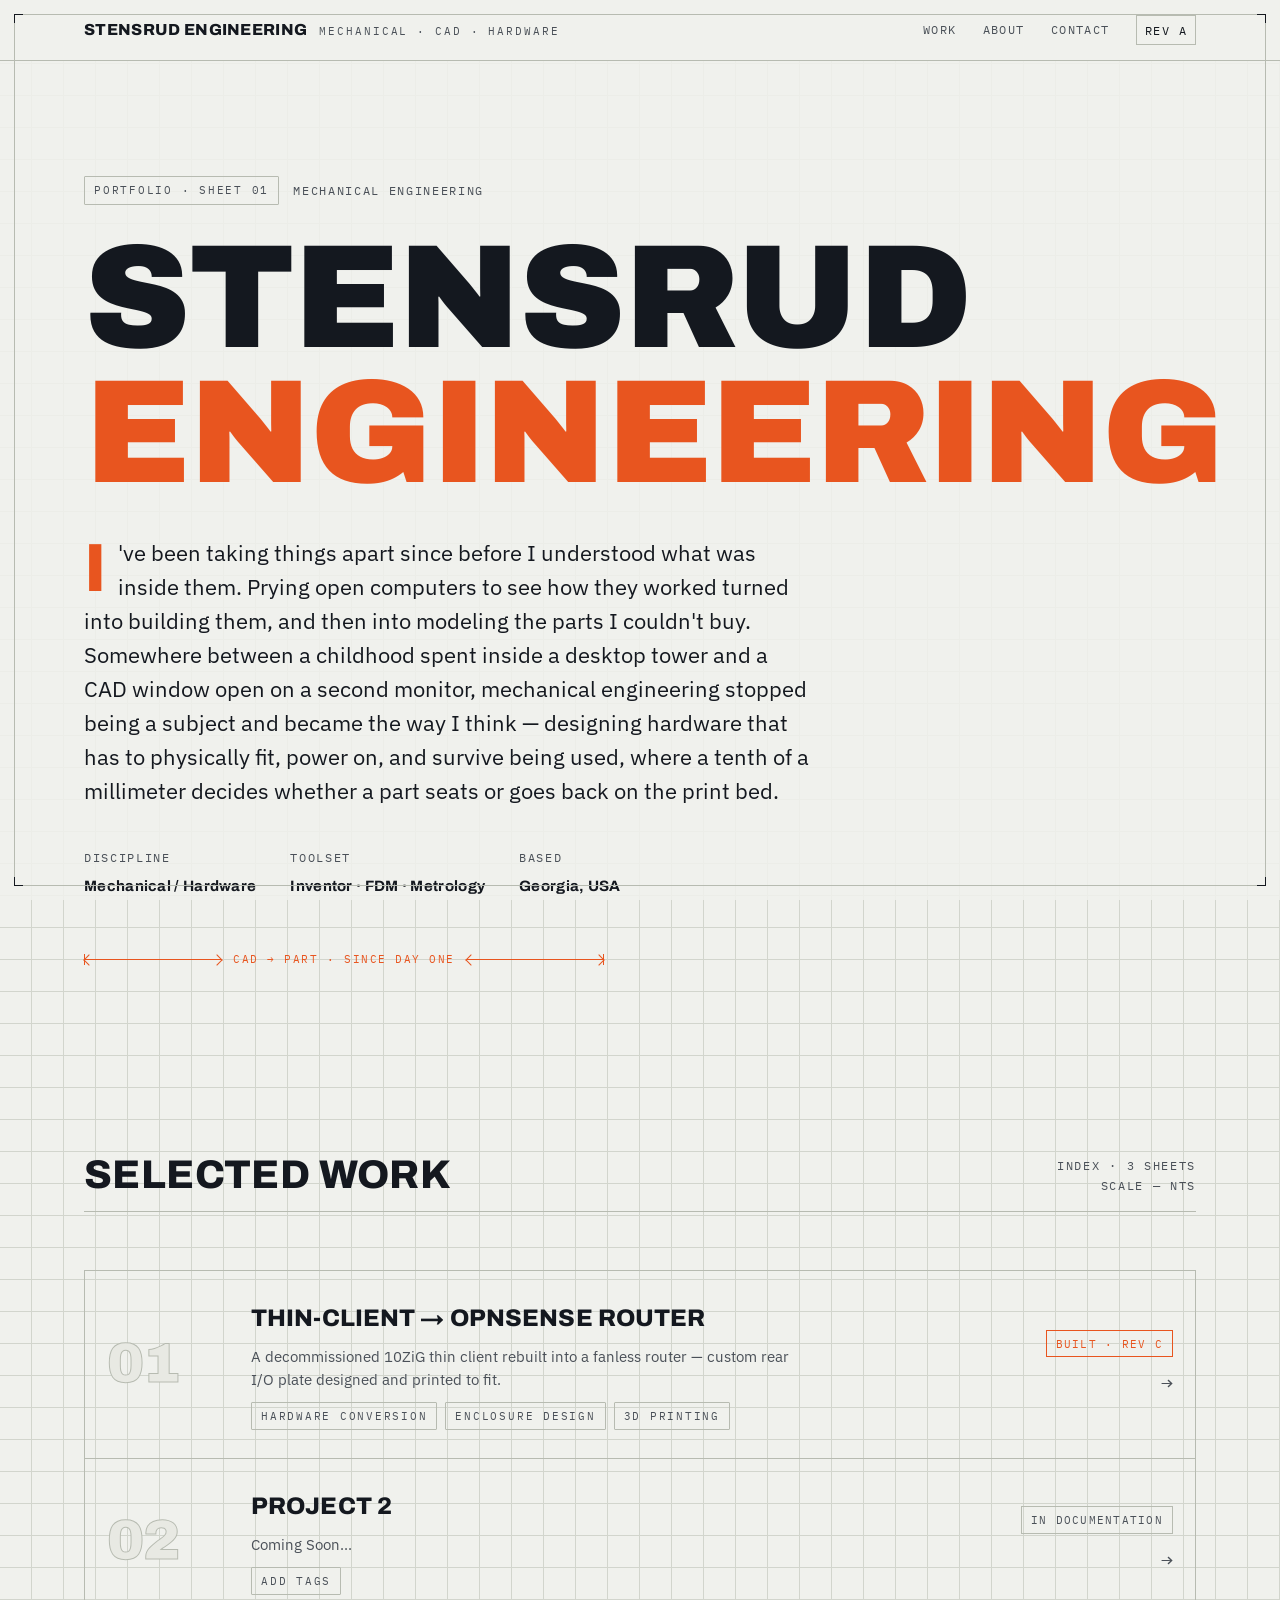
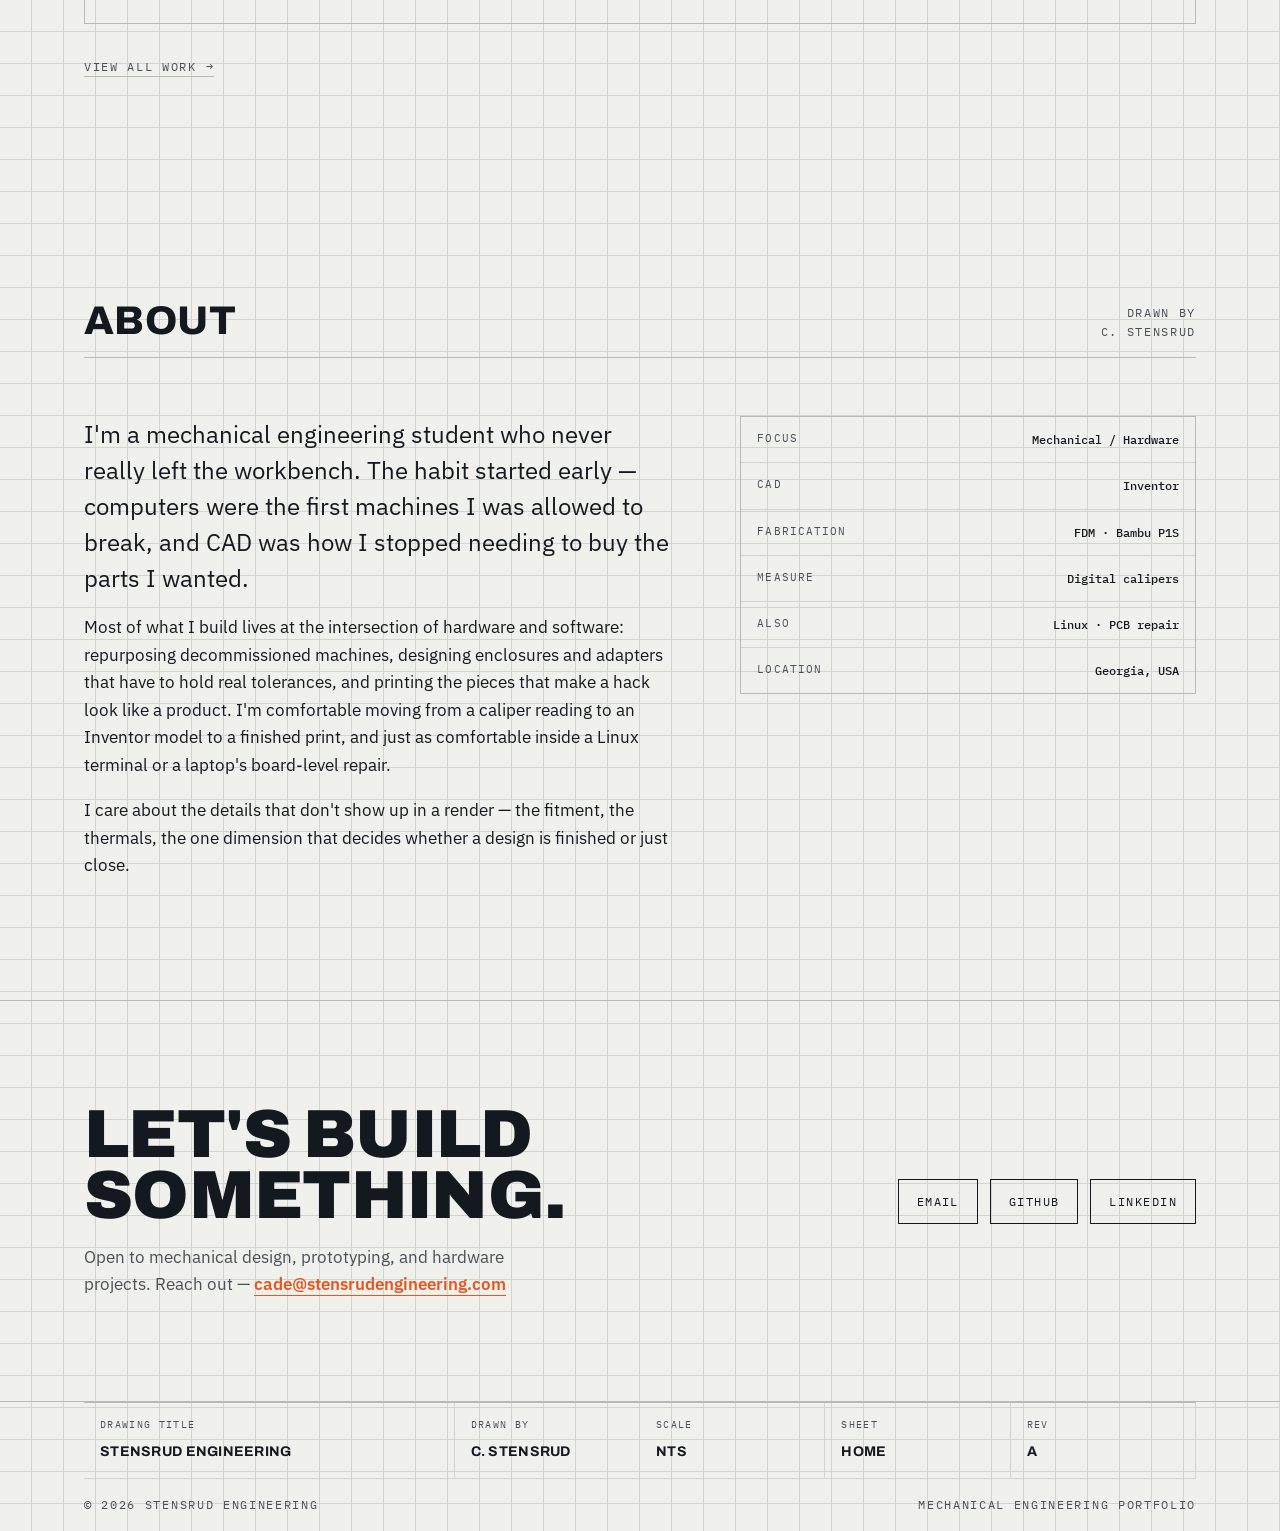
==== index.html @ ad029bf9 "Update CAD references from OpenSCAD to Inventor" ====
<!DOCTYPE html>
<html lang="en">
<!--
  ============================================================================
  STENSRUD ENGINEERING — Home
  ----------------------------------------------------------------------------
  SITE MAP
    index.html                          <- this file
    work.html                           <- index of all projects
    projects/thin-client-router.html    <- project 01 detail page
    projects/_template.html             <- copy this to add a new project
    styles.css                          <- shared design system, edit once

  ADDING A NEW PROJECT
    1. Duplicate projects/_template.html, rename it (e.g. jackson-guitar-mod.html)
    2. Fill in its content and photos
    3. Add one card for it in work.html's <div class="proj-list">
    That's the whole process — no other file needs to change.

  FRAMER
    Same notes as before: paste each page's <body> content into a Framer page,
    or use one Embed component per page. Add Archivo / IBM Plex Sans /
    IBM Plex Mono in Framer's font settings to match styles.css exactly.
  ============================================================================
-->
<head>
<meta charset="UTF-8" />
<meta name="viewport" content="width=device-width, initial-scale=1.0" />
<title>Stensrud Engineering — Mechanical Engineering Portfolio</title>
<link rel="preconnect" href="https://fonts.googleapis.com">
<link rel="preconnect" href="https://fonts.gstatic.com" crossorigin>
<link href="https://fonts.googleapis.com/css2?family=Archivo:wght@500;600;700;800;900&family=IBM+Plex+Mono:wght@400;500;600&family=IBM+Plex+Sans:wght@400;500;600&display=swap" rel="stylesheet">
<link rel="stylesheet" href="styles.css">
</head>
<body>

<div class="sheet-frame" aria-hidden="true"><span class="tl"></span><span class="tr"></span><span class="bl"></span><span class="br"></span></div>

<!-- ================= NAV ================= -->
<header class="nav">
  <div class="wrap nav-in">
    <a class="wordmark" href="index.html">
      <b>Stensrud Engineering</b>
      <span class="sub">Mechanical · CAD · Hardware</span>
    </a>
    <nav class="links">
      <a href="work.html">Work</a>
      <a href="index.html#about">About</a>
      <a href="index.html#contact">Contact</a>
      <a class="rev" href="index.html">Rev A</a>
    </nav>
  </div>
</header>

<!-- ================= HERO ================= -->
<div class="hero">
  <div class="wrap">
    <div class="eyebrow">
      <span class="tag">Portfolio · Sheet 01</span>
      <span class="mono">Mechanical Engineering</span>
    </div>
    <h1 class="hero-name">Stensrud<span class="l2">Engineering</span></h1>

    <p class="hero-lead">
      <span class="drop">I</span>'ve been taking things apart since before I understood what was inside them. Prying open computers to see how they worked turned into building them, and then into modeling the parts I couldn't buy. Somewhere between a childhood spent inside a desktop tower and a CAD window open on a second monitor, mechanical engineering stopped being a subject and became the way I think — designing hardware that has to physically fit, power on, and survive being used, where a tenth of a millimeter decides whether a part seats or goes back on the print bed.
    </p>

    <div class="hero-meta">
      <div><span class="mono">Discipline</span><b>Mechanical / Hardware</b></div>
      <div><span class="mono">Toolset</span><b>Inventor · FDM · Metrology</b></div>
      <div><span class="mono">Based</span><b>Georgia, USA</b></div>
    </div>

    <div class="hero-dim" aria-hidden="true">
      <div class="dim">
        <span class="cap"></span>
        <span class="rule arrow-l arrow-r"></span>
        <span class="val">CAD → PART · SINCE DAY ONE</span>
        <span class="rule arrow-l arrow-r"></span>
        <span class="cap"></span>
      </div>
    </div>
  </div>
</div>

<!-- ================= WORK TEASER ================= -->
<section>
  <div class="wrap">
    <div class="sec-head reveal">
      <h2>Selected Work</h2>
      <div class="idx">INDEX · 3 SHEETS<br>SCALE — NTS</div>
    </div>

    <div class="proj-list reveal">
      <a class="proj-card" href="thin-client-router.html">
        <div class="card-no">01</div>
        <div class="card-body">
          <h3>Thin-Client → OPNsense Router</h3>
          <p>A decommissioned 10ZiG thin client rebuilt into a fanless router — custom rear I/O plate designed and printed to fit.</p>
          <div class="card-tags">
            <span class="tag">Hardware conversion</span>
            <span class="tag">Enclosure design</span>
            <span class="tag">3D printing</span>
          </div>
        </div>
        <div class="card-right">
          <span class="card-status">Built · Rev C</span>
          <span class="card-arrow">→</span>
        </div>
      </a>

      <a class="proj-card" href="work.html#project-02">
        <div class="card-no">02</div>
        <div class="card-body">
          <h3>Project 2</h3>
          <p>Coming Soon...</p>
          <div class="card-tags">
            <span class="tag">Add tags</span>
          </div>
        </div>
        <div class="card-right">
          <span class="card-status wip">In documentation</span>
          <span class="card-arrow">→</span>
        </div>
      </a>
    </div>

    <p style="margin-top:28px;"><a href="work.html" class="mono" style="border-bottom:1px solid var(--line-strong);padding-bottom:2px;">View all work →</a></p>
  </div>
</section>

<!-- ================= ABOUT ================= -->
<section id="about">
  <div class="wrap">
    <div class="sec-head reveal">
      <h2>About</h2>
      <div class="idx">DRAWN BY<br>C. STENSRUD</div>
    </div>
    <div class="about-grid reveal">
      <div>
        <p>I'm a mechanical engineering student who never really left the workbench. The habit started early — computers were the first machines I was allowed to break, and CAD was how I stopped needing to buy the parts I wanted.</p>
        <p>Most of what I build lives at the intersection of hardware and software: repurposing decommissioned machines, designing enclosures and adapters that have to hold real tolerances, and printing the pieces that make a hack look like a product. I'm comfortable moving from a caliper reading to an Inventor model to a finished print, and just as comfortable inside a Linux terminal or a laptop's board-level repair.</p>
        <p>I care about the details that don't show up in a render — the fitment, the thermals, the one dimension that decides whether a design is finished or just close.</p>
      </div>
      <div class="facts">
        <div class="row"><span class="k">Focus</span><span class="v">Mechanical / Hardware</span></div>
        <div class="row"><span class="k">CAD</span><span class="v">Inventor</span></div>
        <div class="row"><span class="k">Fabrication</span><span class="v">FDM · Bambu P1S</span></div>
        <div class="row"><span class="k">Measure</span><span class="v">Digital calipers</span></div>
        <div class="row"><span class="k">Also</span><span class="v">Linux · PCB repair</span></div>
        <div class="row"><span class="k">Location</span><span class="v">Georgia, USA</span></div>
      </div>
    </div>
  </div>
</section>

<!-- ================= CONTACT ================= -->
<section id="contact" class="contact">
  <div class="wrap contact-in reveal">
    <div>
      <h2>Let's build<br>something.</h2>
      <p style="margin:18px 0 0;max-width:44ch;color:var(--ink-soft);">Open to mechanical design, prototyping, and hardware projects. Reach out — <a class="mail" href="mailto:cade@stensrudengineering.com">cade@stensrudengineering.com</a></p>
    </div>
    <div class="cbtns">
      <a class="cbtn" href="mailto:cade@stensrudengineering.com">Email</a>
      <a class="cbtn" href="https://github.com/canonicallycade">GitHub</a>
      <a class="cbtn" href="https://www.linkedin.com/in/cade-stensrud/">LinkedIn</a>
    </div>
  </div>
</section>

<!-- ================= FOOTER TITLE BLOCK ================= -->
<footer>
  <div class="wrap" style="padding-top:0;padding-bottom:0;">
    <div class="titleblock">
      <div class="tb big"><span class="k">Drawing Title</span><span class="v">Stensrud Engineering</span></div>
      <div class="tb"><span class="k">Drawn By</span><span class="v">C. Stensrud</span></div>
      <div class="tb"><span class="k">Scale</span><span class="v">NTS</span></div>
      <div class="tb"><span class="k">Sheet</span><span class="v">Home</span></div>
      <div class="tb"><span class="k">Rev</span><span class="v">A</span></div>
    </div>
    <div style="display:flex;justify-content:space-between;flex-wrap:wrap;gap:12px;padding:16px 0;">
      <span class="mono">© <span id="yr"></span> Stensrud Engineering</span>
      <span class="mono">Mechanical Engineering Portfolio</span>
    </div>
  </div>
</footer>

<script>
  document.getElementById('yr').textContent = new Date().getFullYear();
  const io = new IntersectionObserver((entries)=>{
    entries.forEach(e=>{ if(e.isIntersecting){ e.target.classList.add('in'); io.unobserve(e.target);} });
  },{threshold:.12});
  document.querySelectorAll('.reveal').forEach(el=>io.observe(el));
</script>
</body>
</html>
---- styles.css ----
/* ============================================================================
   STENSRUD ENGINEERING — shared stylesheet
   Used by index.html, work.html, and every page in /projects/
   Edit tokens in :root to restyle the whole site at once.
   ============================================================================ */

:root{
  --paper:#F0F1ED;
  --paper-2:#E8E9E3;
  --ink:#14181F;
  --ink-soft:#4A5058;
  --line:#D2D5CD;
  --line-strong:#B7BBB1;
  --accent:#E8551F;      /* machined / cutting-torch orange */
  --steel:#3E5C73;       /* muted technical blue, reserved for future use */
  --font-display:'Archivo', sans-serif;
  --font-body:'IBM Plex Sans', sans-serif;
  --font-mono:'IBM Plex Mono', monospace;
  --maxw:1240px;
  --gutter:clamp(20px, 5vw, 64px);
}

*{box-sizing:border-box;}
html{scroll-behavior:smooth;}
body{
  margin:0;
  background:var(--paper);
  color:var(--ink);
  font-family:var(--font-body);
  font-size:17px;
  line-height:1.6;
  -webkit-font-smoothing:antialiased;
  background-image:
    linear-gradient(var(--line) 1px, transparent 1px),
    linear-gradient(90deg, var(--line) 1px, transparent 1px);
  background-size:32px 32px;
  background-position:-1px -1px;
}
body::before{
  content:"";position:fixed;inset:0;background:var(--paper);opacity:.86;z-index:-1;pointer-events:none;
}

::selection{background:var(--accent);color:#fff;}
a{color:inherit;text-decoration:none;}

/* ---- sheet border frame ---- */
.sheet-frame{position:fixed;inset:14px;border:1px solid var(--line-strong);pointer-events:none;z-index:40;}
.sheet-frame span{position:absolute;width:9px;height:9px;border:1px solid var(--ink);}
.sheet-frame .tl{top:-1px;left:-1px;border-right:0;border-bottom:0;}
.sheet-frame .tr{top:-1px;right:-1px;border-left:0;border-bottom:0;}
.sheet-frame .bl{bottom:-1px;left:-1px;border-right:0;border-top:0;}
.sheet-frame .br{bottom:-1px;right:-1px;border-left:0;border-top:0;}

.wrap{max-width:var(--maxw);margin:0 auto;padding:0 var(--gutter);}

.mono{font-family:var(--font-mono);font-size:12px;letter-spacing:.14em;text-transform:uppercase;color:var(--ink-soft);}
.tag{display:inline-block;font-family:var(--font-mono);font-size:11px;letter-spacing:.16em;text-transform:uppercase;color:var(--ink-soft);border:1px solid var(--line-strong);padding:5px 9px 4px;border-radius:1px;}

/* ================= NAV ================= */
header.nav{position:sticky;top:0;z-index:30;background:rgba(240,241,237,.86);backdrop-filter:blur(6px);border-bottom:1px solid var(--line-strong);}
.nav-in{display:flex;align-items:center;justify-content:space-between;height:60px;}
.wordmark{display:flex;align-items:baseline;gap:12px;}
.wordmark b{font-family:var(--font-display);font-weight:800;letter-spacing:.02em;font-size:16px;text-transform:uppercase;}
.wordmark .sub{font-family:var(--font-mono);font-size:10.5px;letter-spacing:.18em;color:var(--ink-soft);text-transform:uppercase;}
nav.links{display:flex;gap:26px;align-items:center;}
nav.links a{font-family:var(--font-mono);font-size:12px;letter-spacing:.12em;text-transform:uppercase;color:var(--ink-soft);transition:color .2s;}
nav.links a:hover,nav.links a.active{color:var(--accent);}
nav.links .rev{border:1px solid var(--line-strong);padding:5px 8px 4px;color:var(--ink);}
@media(max-width:720px){ nav.links a:not(.rev){display:none;} }

/* breadcrumb (project pages) */
.crumb{display:flex;align-items:center;gap:10px;padding:22px 0 0;}
.crumb a{font-family:var(--font-mono);font-size:12px;letter-spacing:.1em;text-transform:uppercase;color:var(--ink-soft);}
.crumb a:hover{color:var(--accent);}
.crumb .sep{color:var(--line-strong);}
.crumb .here{font-family:var(--font-mono);font-size:12px;letter-spacing:.1em;text-transform:uppercase;color:var(--ink);}

/* ================= HERO ================= */
.hero{padding:clamp(48px,9vw,120px) 0 clamp(40px,7vw,84px);position:relative;}
.hero.compact{padding:clamp(36px,6vw,64px) 0 clamp(28px,5vw,48px);}
.hero .eyebrow{margin-bottom:26px;display:flex;align-items:center;gap:14px;flex-wrap:wrap;}
.hero-name{font-family:var(--font-display);font-weight:900;line-height:.92;letter-spacing:-.01em;font-size:clamp(46px, 11.5vw, 148px);text-transform:uppercase;margin:0;}
.hero-name.mid{font-size:clamp(34px,7vw,84px);}
.hero-name .l2{display:block;color:var(--accent);}
.hero-lead{max-width:56ch;margin:34px 0 0;font-size:clamp(18px,2.2vw,22px);line-height:1.55;color:var(--ink);}
.hero-lead .drop{float:left;font-family:var(--font-display);font-weight:800;font-size:3.1em;line-height:.78;padding:6px 12px 0 0;color:var(--accent);}
.hero-meta{display:flex;gap:34px;flex-wrap:wrap;margin-top:40px;}
.hero-meta div .mono{display:block;margin-bottom:4px;}
.hero-meta div b{font-family:var(--font-display);font-weight:700;font-size:15px;letter-spacing:.02em;}

/* dimension line — signature device */
.dim{display:flex;align-items:center;gap:0;width:100%;color:var(--accent);}
.dim .rule{flex:1;height:1px;background:var(--accent);position:relative;}
.dim .cap{width:1px;height:11px;background:var(--accent);}
.dim .arrow-l::before,.dim .arrow-r::after{content:"";position:absolute;top:50%;width:7px;height:7px;border:1px solid var(--accent);border-width:1px 0 0 1px;}
.dim .arrow-l::before{left:0;transform:translateY(-50%) rotate(-45deg);}
.dim .arrow-r::after{right:0;transform:translateY(-50%) rotate(135deg);}
.dim .val{font-family:var(--font-mono);font-size:11px;letter-spacing:.14em;color:var(--accent);padding:0 12px;white-space:nowrap;}
.hero-dim{margin-top:52px;max-width:520px;}
@keyframes drawline{from{transform:scaleX(0);}to{transform:scaleX(1);}}
.hero-dim .rule{transform-origin:left center;animation:drawline 1.1s .3s ease both;}
@media(prefers-reduced-motion:reduce){.hero-dim .rule{animation:none;}}

/* ================= SECTION SHELL ================= */
section{padding:clamp(56px,8vw,104px) 0;position:relative;}
section.tight{padding:clamp(28px,4vw,48px) 0;}
.sec-head{display:flex;align-items:flex-end;justify-content:space-between;gap:24px;border-bottom:1px solid var(--line-strong);padding-bottom:16px;margin-bottom:clamp(34px,5vw,58px);}
.sec-head h2{font-family:var(--font-display);font-weight:800;text-transform:uppercase;letter-spacing:.01em;font-size:clamp(24px,4vw,40px);margin:0;line-height:1;}
.sec-head .idx{font-family:var(--font-mono);font-size:12px;letter-spacing:.14em;color:var(--ink-soft);text-align:right;}

/* ================= PROJECT INDEX CARDS (work.html) ================= */
.proj-list{display:flex;flex-direction:column;}
.proj-card{display:grid;grid-template-columns:120px 1fr auto;gap:24px;align-items:center;padding:28px 22px;border:1px solid var(--line-strong);text-decoration:none;transition:background .2s,border-color .2s;}
.proj-card + .proj-card{margin-top:-1px;}
.proj-card:hover{background:rgba(255,255,255,.5);border-color:var(--accent);}
.proj-card:hover .card-arrow{transform:translateX(4px);color:var(--accent);}
@media(max-width:640px){.proj-card{grid-template-columns:64px 1fr;}}
.card-no{font-family:var(--font-display);font-weight:900;font-size:clamp(34px,5vw,56px);line-height:.8;color:var(--paper-2);-webkit-text-stroke:1px var(--line-strong);letter-spacing:-.02em;}
.card-body h3{font-family:var(--font-display);font-weight:800;text-transform:uppercase;font-size:clamp(18px,2.6vw,24px);margin:0 0 8px;letter-spacing:.005em;}
.card-body p{margin:0 0 10px;color:var(--ink-soft);font-size:14.5px;max-width:60ch;}
.card-tags{display:flex;gap:8px;flex-wrap:wrap;}
.card-right{display:flex;flex-direction:column;align-items:flex-end;gap:10px;text-align:right;}
@media(max-width:640px){.card-right{grid-column:1 / -1;flex-direction:row;justify-content:space-between;align-items:center;margin-top:6px;}}
.card-status{font-family:var(--font-mono);font-size:10.5px;letter-spacing:.12em;text-transform:uppercase;color:var(--accent);border:1px solid var(--accent);padding:5px 9px 4px;white-space:nowrap;}
.card-status.wip{color:var(--ink-soft);border-color:var(--line-strong);}
.card-arrow{font-family:var(--font-mono);font-size:20px;color:var(--ink-soft);transition:.2s;}

/* ================= PROJECT SHEET (individual project page) ================= */
.project{border:1px solid var(--line-strong);background:rgba(255,255,255,.35);}
.proj-top{display:flex;flex-wrap:wrap;align-items:flex-start;justify-content:space-between;gap:20px;padding:clamp(22px,3vw,34px) clamp(22px,3vw,34px) 0;}
.proj-no{font-family:var(--font-display);font-weight:900;font-size:clamp(40px,7vw,72px);line-height:.8;color:var(--paper-2);-webkit-text-stroke:1px var(--line-strong);letter-spacing:-.02em;}
.proj-titles h1,.proj-titles h3{font-family:var(--font-display);font-weight:800;text-transform:uppercase;font-size:clamp(24px,4vw,42px);margin:0 0 10px;line-height:1.02;letter-spacing:.005em;}
.proj-tags{display:flex;gap:8px;flex-wrap:wrap;}
.proj-status{font-family:var(--font-mono);font-size:11px;letter-spacing:.14em;text-transform:uppercase;color:var(--accent);border:1px solid var(--accent);padding:6px 10px 5px;white-space:nowrap;}
.proj-status.wip{color:var(--ink-soft);border-color:var(--line-strong);}

.proj-body{padding:clamp(22px,3vw,34px);display:grid;grid-template-columns:1.55fr 1fr;gap:clamp(24px,4vw,48px);}
@media(max-width:860px){.proj-body{grid-template-columns:1fr;}}
.proj-body p.lead{margin:0 0 22px;font-size:17px;line-height:1.62;}
.proj-body p.lead + p{margin:0 0 18px;color:var(--ink-soft);font-size:15.5px;}

.spec{border:1px solid var(--line-strong);align-self:start;}
.spec .cap{background:var(--ink);color:var(--paper);font-family:var(--font-mono);font-size:11px;letter-spacing:.16em;text-transform:uppercase;padding:9px 14px;}
.spec dl{margin:0;}
.spec .row{display:grid;grid-template-columns:.9fr 1.1fr;border-top:1px solid var(--line);}
.spec .row:first-of-type{border-top:0;}
.spec dt{font-family:var(--font-mono);font-size:10.5px;letter-spacing:.1em;text-transform:uppercase;color:var(--ink-soft);padding:10px 14px;border-right:1px solid var(--line);}
.spec dd{margin:0;padding:10px 14px;font-size:13.5px;font-weight:500;}

.gallery{padding:0 clamp(22px,3vw,34px) clamp(22px,3vw,34px);display:grid;grid-template-columns:repeat(2,1fr);gap:14px;}
@media(max-width:640px){.gallery{grid-template-columns:1fr;}}
figure.shot{margin:0;border:1px solid var(--line-strong);background:var(--paper-2);overflow:hidden;position:relative;}
figure.shot img{display:block;width:100%;height:100%;object-fit:cover;aspect-ratio:4/3;transition:transform .5s ease;}
figure.shot:hover img{transform:scale(1.03);}
figure.shot figcaption{font-family:var(--font-mono);font-size:10.5px;letter-spacing:.08em;text-transform:uppercase;color:var(--ink-soft);padding:9px 12px;background:var(--paper);border-top:1px solid var(--line-strong);display:flex;justify-content:space-between;gap:10px;}
figure.shot figcaption span:last-child{color:var(--accent);}

.viewport-band{padding:0 clamp(22px,3vw,34px) clamp(24px,3vw,36px);}
.viewport-grid{display:grid;grid-template-columns:1fr 1fr;gap:14px;}
@media(max-width:640px){.viewport-grid{grid-template-columns:1fr;}}
.viewport{
  position:relative;aspect-ratio:16/11;border:1px dashed var(--line-strong);
  background:
    radial-gradient(circle at center, rgba(62,92,115,.05), transparent 70%),
    repeating-linear-gradient(0deg, transparent 0 23px, var(--line) 23px 24px),
    repeating-linear-gradient(90deg, transparent 0 23px, var(--line) 23px 24px);
  display:flex;flex-direction:column;align-items:center;justify-content:center;text-align:center;gap:10px;overflow:hidden;
}
.viewport .reticle{width:34px;height:34px;position:relative;opacity:.55;}
.viewport .reticle::before,.viewport .reticle::after{content:"";position:absolute;background:var(--accent);}
.viewport .reticle::before{left:50%;top:0;bottom:0;width:1px;transform:translateX(-50%);}
.viewport .reticle::after{top:50%;left:0;right:0;height:1px;transform:translateY(-50%);}
.viewport .vp-title{font-family:var(--font-display);font-weight:700;text-transform:uppercase;letter-spacing:.02em;font-size:15px;}
.viewport .vp-sub{font-family:var(--font-mono);font-size:10.5px;letter-spacing:.1em;text-transform:uppercase;color:var(--ink-soft);max-width:30ch;}
.viewport .axis{position:absolute;left:12px;bottom:12px;font-family:var(--font-mono);font-size:9.5px;letter-spacing:.1em;color:var(--ink-soft);line-height:1.3;}
.viewport .axis b{color:var(--accent);}
.viewport .vp-corner{position:absolute;width:10px;height:10px;border:1px solid var(--ink-soft);}
.viewport .c1{top:8px;left:8px;border-right:0;border-bottom:0;}
.viewport .c2{top:8px;right:8px;border-left:0;border-bottom:0;}
.viewport .c3{bottom:8px;right:8px;border-left:0;border-top:0;}
.viewport .vp-num{position:absolute;top:10px;right:12px;font-family:var(--font-mono);font-size:10px;letter-spacing:.1em;color:var(--ink-soft);}

/* prev/next project footer nav */
.proj-pagenav{display:grid;grid-template-columns:1fr 1fr;border-top:1px solid var(--line-strong);}
@media(max-width:640px){.proj-pagenav{grid-template-columns:1fr;}}
.proj-pagenav a{padding:22px clamp(22px,3vw,34px);display:flex;flex-direction:column;gap:6px;transition:background .2s;}
.proj-pagenav a:hover{background:rgba(255,255,255,.5);}
.proj-pagenav a.next{text-align:right;align-items:flex-end;border-left:1px solid var(--line-strong);}
@media(max-width:640px){.proj-pagenav a.next{border-left:0;border-top:1px solid var(--line-strong);}}
.proj-pagenav .pn-label{font-family:var(--font-mono);font-size:10.5px;letter-spacing:.14em;text-transform:uppercase;color:var(--ink-soft);}
.proj-pagenav .pn-title{font-family:var(--font-display);font-weight:700;text-transform:uppercase;font-size:16px;}

/* ================= ABOUT ================= */
.about-grid{display:grid;grid-template-columns:1.3fr 1fr;gap:clamp(28px,5vw,64px);align-items:start;}
@media(max-width:820px){.about-grid{grid-template-columns:1fr;}}
.about-grid p{font-size:17px;line-height:1.62;margin:0 0 18px;}
.about-grid p:first-child{font-size:clamp(19px,2.4vw,24px);line-height:1.5;}
.facts{border:1px solid var(--line-strong);}
.facts .row{display:flex;justify-content:space-between;gap:16px;padding:13px 16px;border-top:1px solid var(--line);}
.facts .row:first-child{border-top:0;}
.facts .k{font-family:var(--font-mono);font-size:11px;letter-spacing:.1em;text-transform:uppercase;color:var(--ink-soft);}
.facts .v{font-family:var(--font-mono);font-size:12px;font-weight:500;text-align:right;}

/* ================= CONTACT ================= */
.contact{border-top:1px solid var(--line-strong);}
.contact-in{display:flex;flex-wrap:wrap;align-items:center;justify-content:space-between;gap:26px;}
.contact h2{font-family:var(--font-display);font-weight:900;text-transform:uppercase;font-size:clamp(30px,6vw,68px);line-height:.9;margin:0;letter-spacing:-.01em;}
.contact a.mail{color:var(--accent);border-bottom:1px solid var(--accent);font-weight:600;}
.contact .cbtns{display:flex;gap:12px;flex-wrap:wrap;}
.contact .cbtn{font-family:var(--font-mono);font-size:12px;letter-spacing:.12em;text-transform:uppercase;border:1px solid var(--ink);padding:12px 18px;transition:.2s;}
.contact .cbtn:hover{background:var(--ink);color:var(--paper);}

/* ================= FOOTER TITLE BLOCK ================= */
footer{border-top:1px solid var(--line-strong);margin-top:0;}
.titleblock{display:grid;grid-template-columns:repeat(6,1fr);border-top:1px solid var(--line-strong);}
@media(max-width:720px){.titleblock{grid-template-columns:repeat(2,1fr);}}
.tb{padding:14px 16px;border-right:1px solid var(--line);border-bottom:1px solid var(--line);}
.tb .k{font-family:var(--font-mono);font-size:9.5px;letter-spacing:.14em;text-transform:uppercase;color:var(--ink-soft);display:block;margin-bottom:5px;}
.tb .v{font-family:var(--font-display);font-weight:700;font-size:14px;text-transform:uppercase;letter-spacing:.02em;}
.tb.big{grid-column:span 2;}
@media(max-width:720px){.tb.big{grid-column:span 2;}}

/* reveal animation */
.reveal{opacity:0;transform:translateY(18px);transition:opacity .7s ease,transform .7s ease;}
.reveal.in{opacity:1;transform:none;}
@media(prefers-reduced-motion:reduce){
  .reveal{opacity:1;transform:none;transition:none;}
  html{scroll-behavior:auto;}
}

:focus-visible{outline:2px solid var(--accent);outline-offset:3px;}
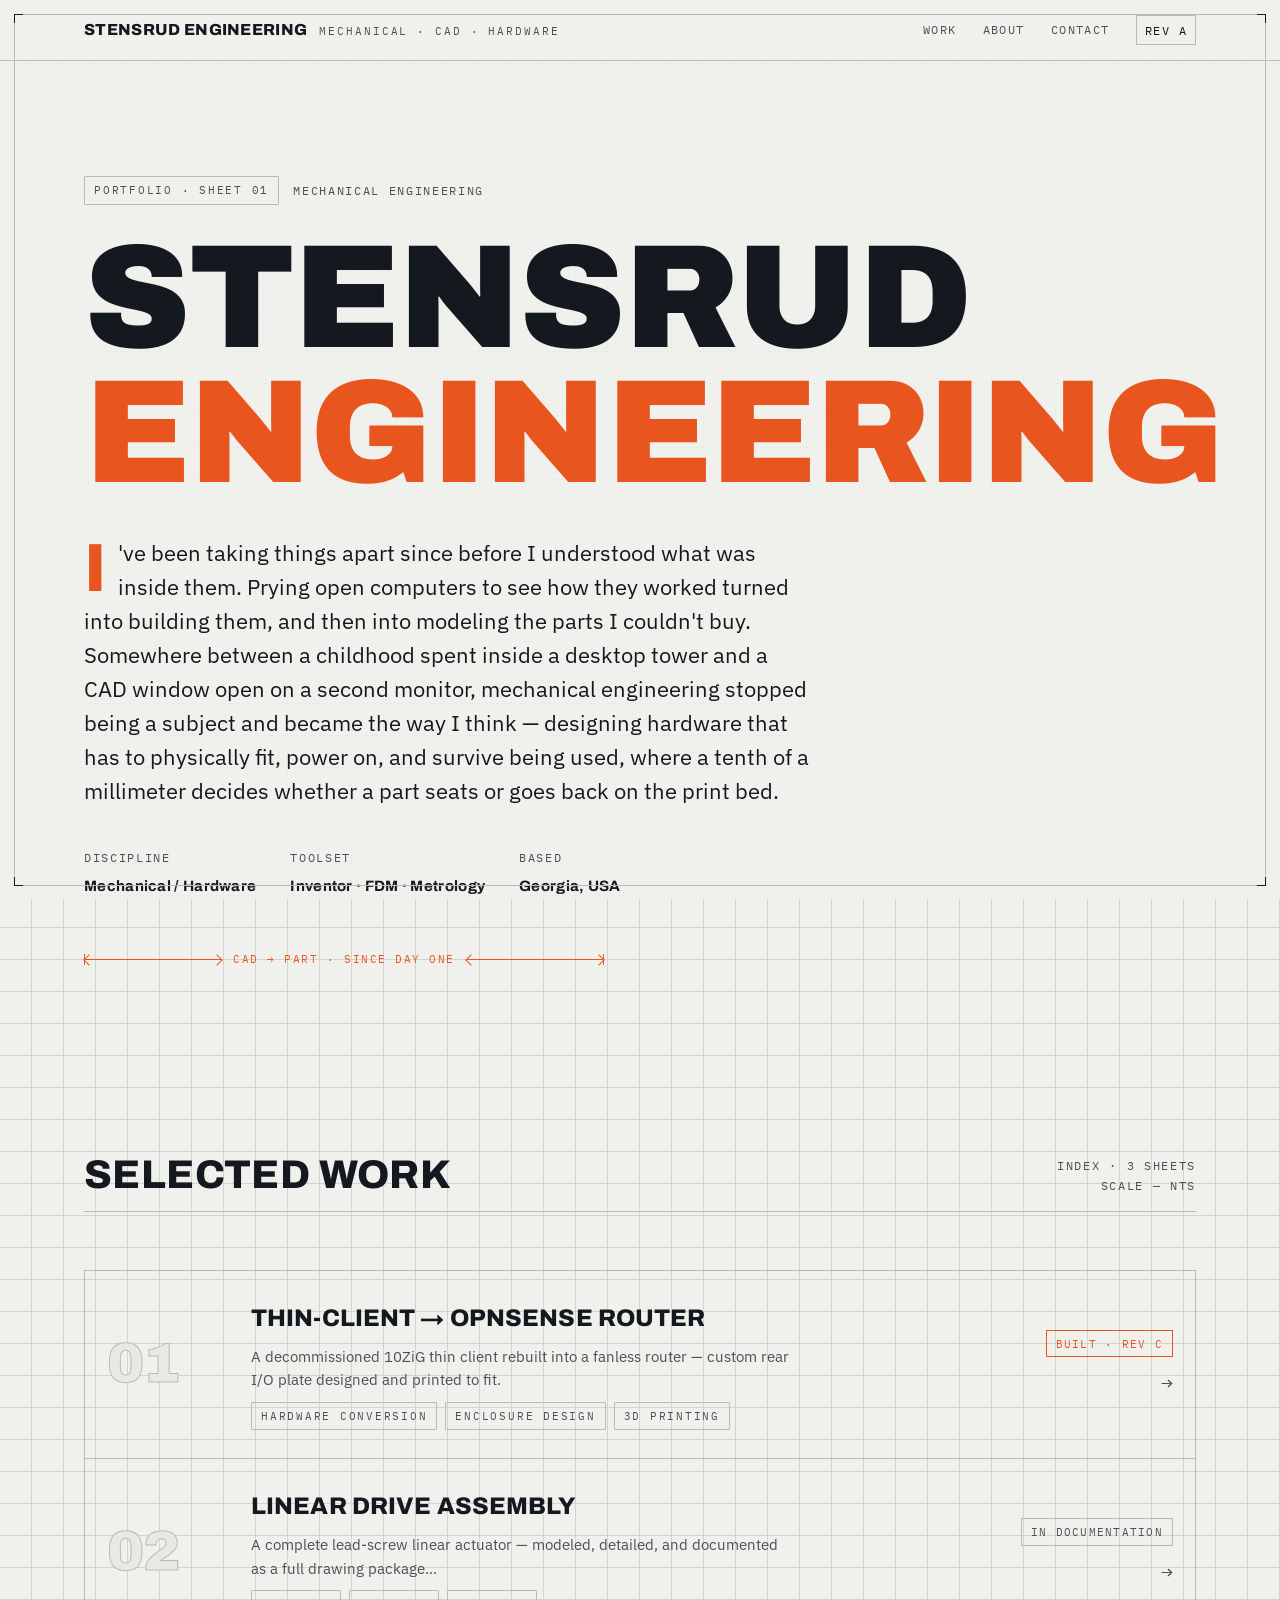
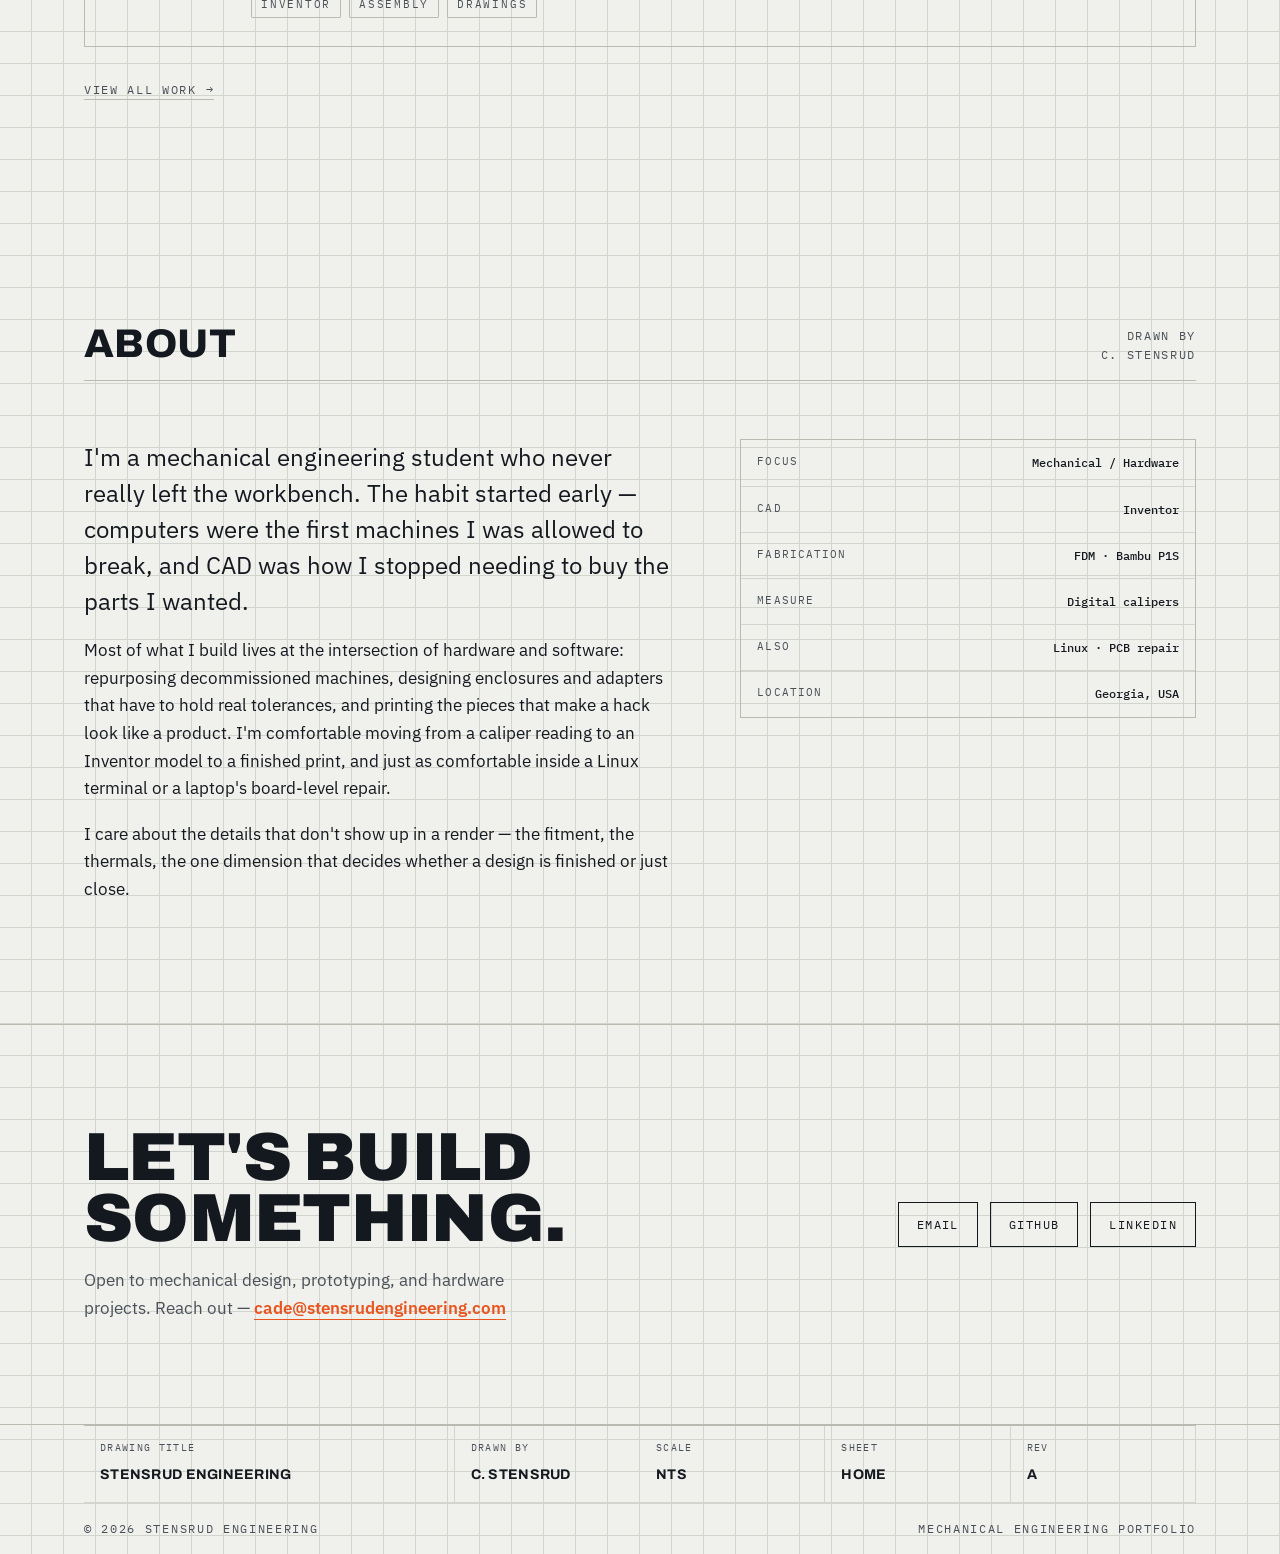
==== commit c9ed7562: "Modify Project 2 details in index.html Updated project card details for Project 2." ====
--- a/index.html
+++ b/index.html
@@ -109,13 +109,15 @@
         </div>
       </a>
 
-      <a class="proj-card" href="work.html#project-02">
+      <a class="proj-card" href="cad-portfolio.html">
         <div class="card-no">02</div>
         <div class="card-body">
-          <h3>Project 2</h3>
-          <p>Coming Soon...</p>
+          <h3>Linear Drive Assembly</h3>
+          <p>A complete lead-screw linear actuator — modeled, detailed, and documented as a full drawing package...</p>
           <div class="card-tags">
-            <span class="tag">Add tags</span>
+            <span class="tag">Inventor</span>
+            <span class="tag">Assembly</span>
+            <span class="tag">Drawings</span>
           </div>
         </div>
         <div class="card-right">
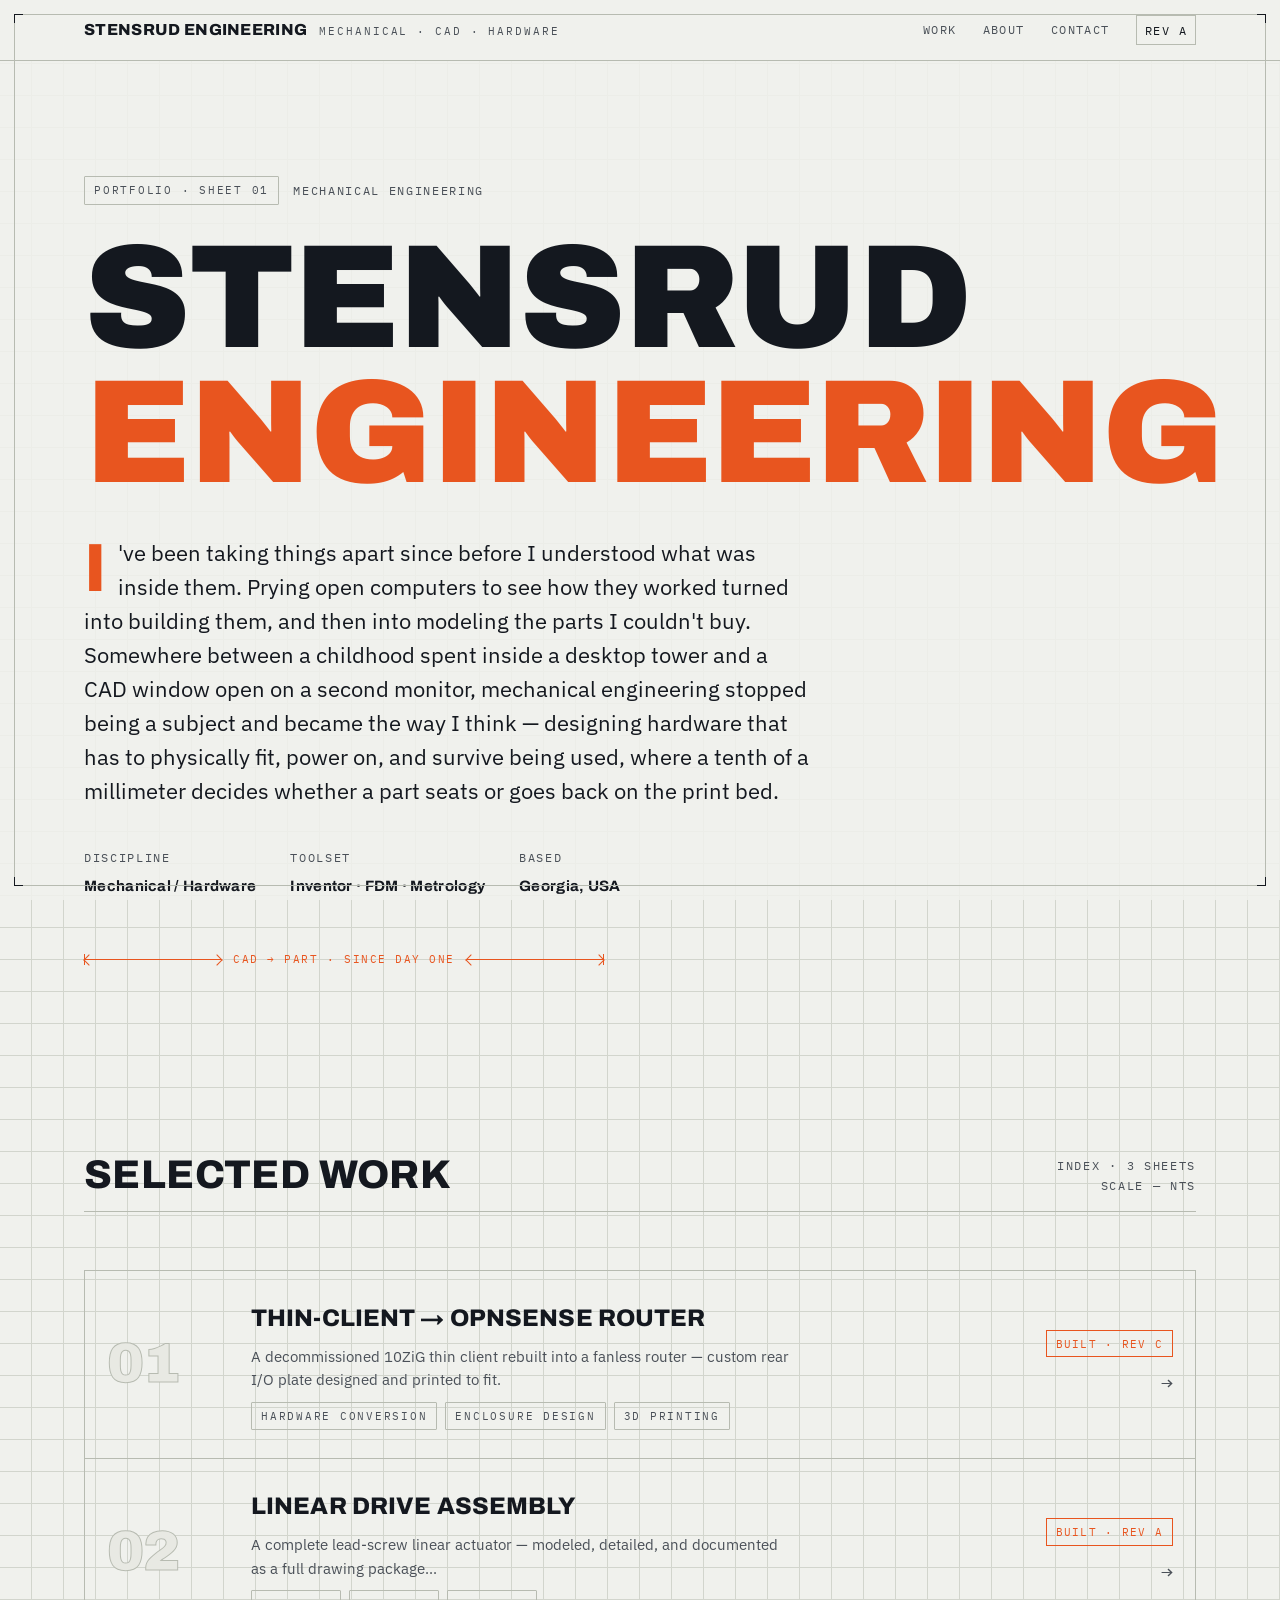
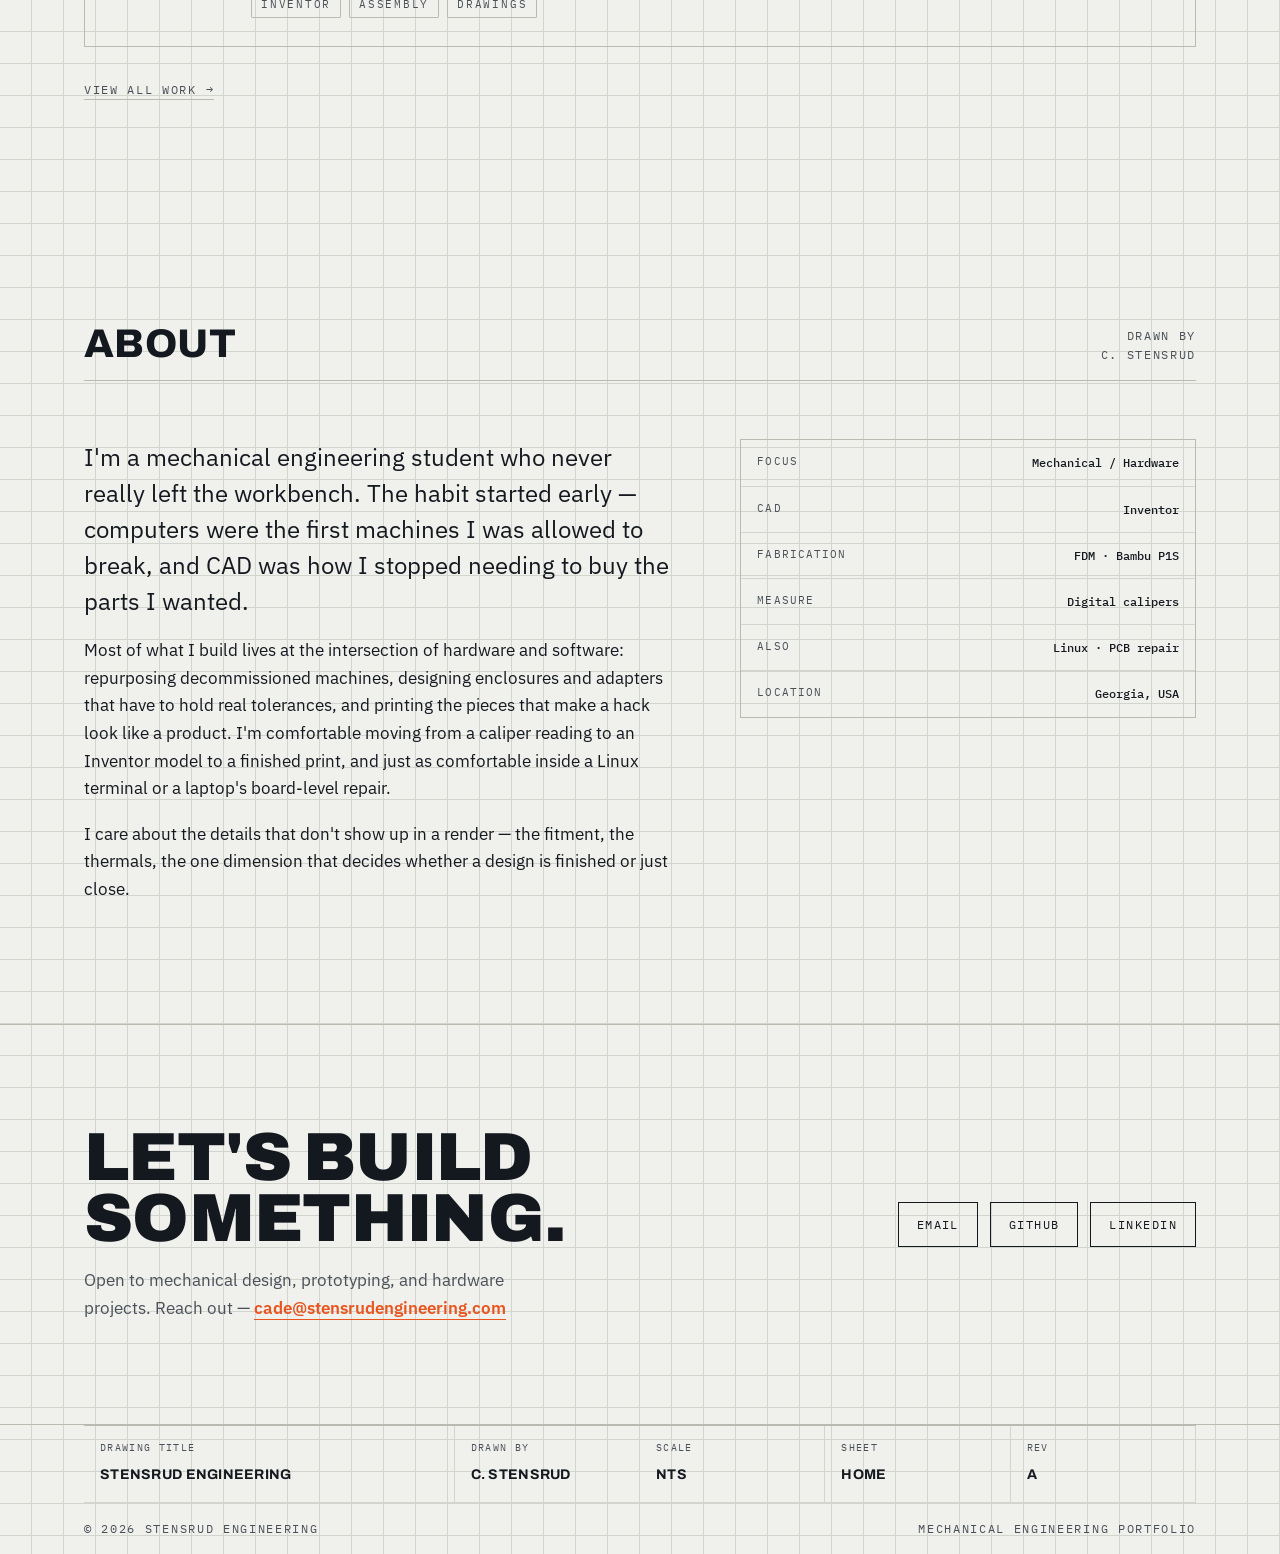
==== commit 7bcac606: "Update card status from 'In documentation' to 'Built · Rev A'" ====
--- a/index.html
+++ b/index.html
@@ -121,7 +121,7 @@
           </div>
         </div>
         <div class="card-right">
-          <span class="card-status wip">In documentation</span>
+          <span class="card-status">Built · Rev A</span>
           <span class="card-arrow">→</span>
         </div>
       </a>
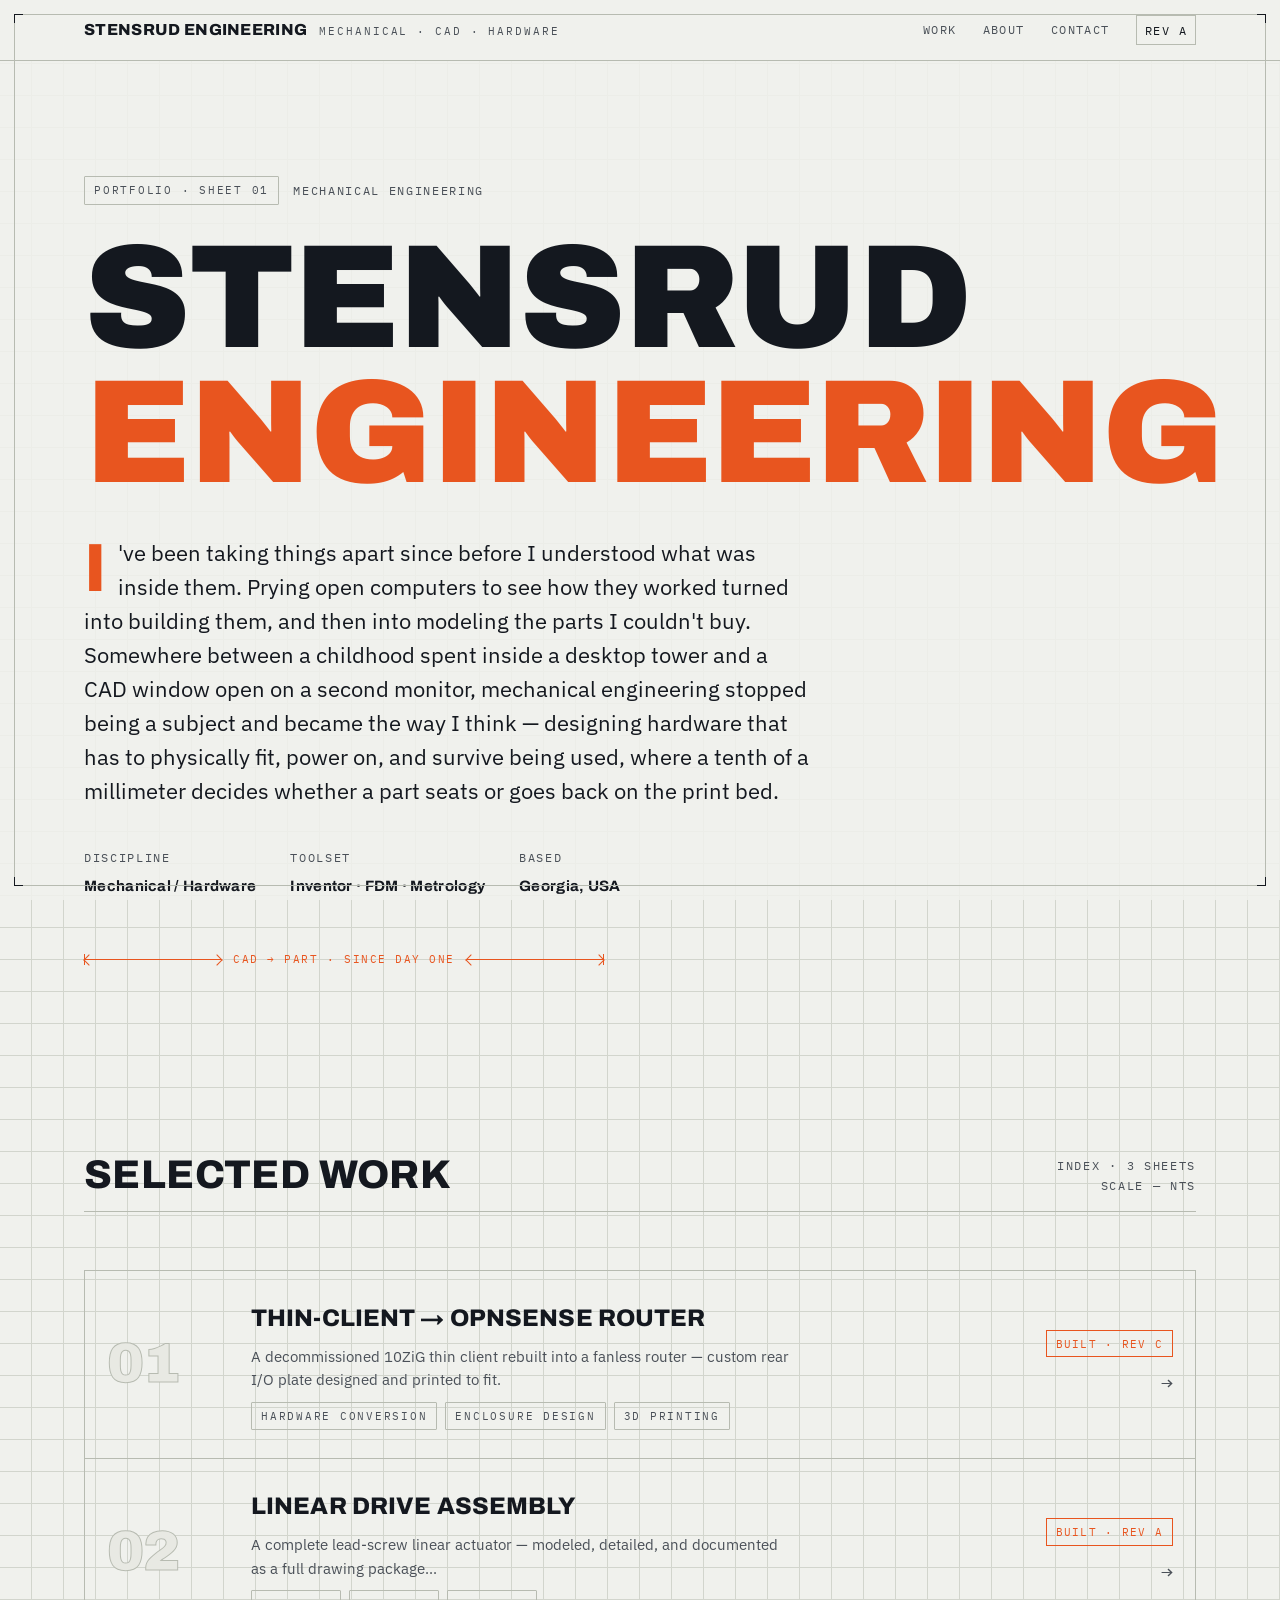
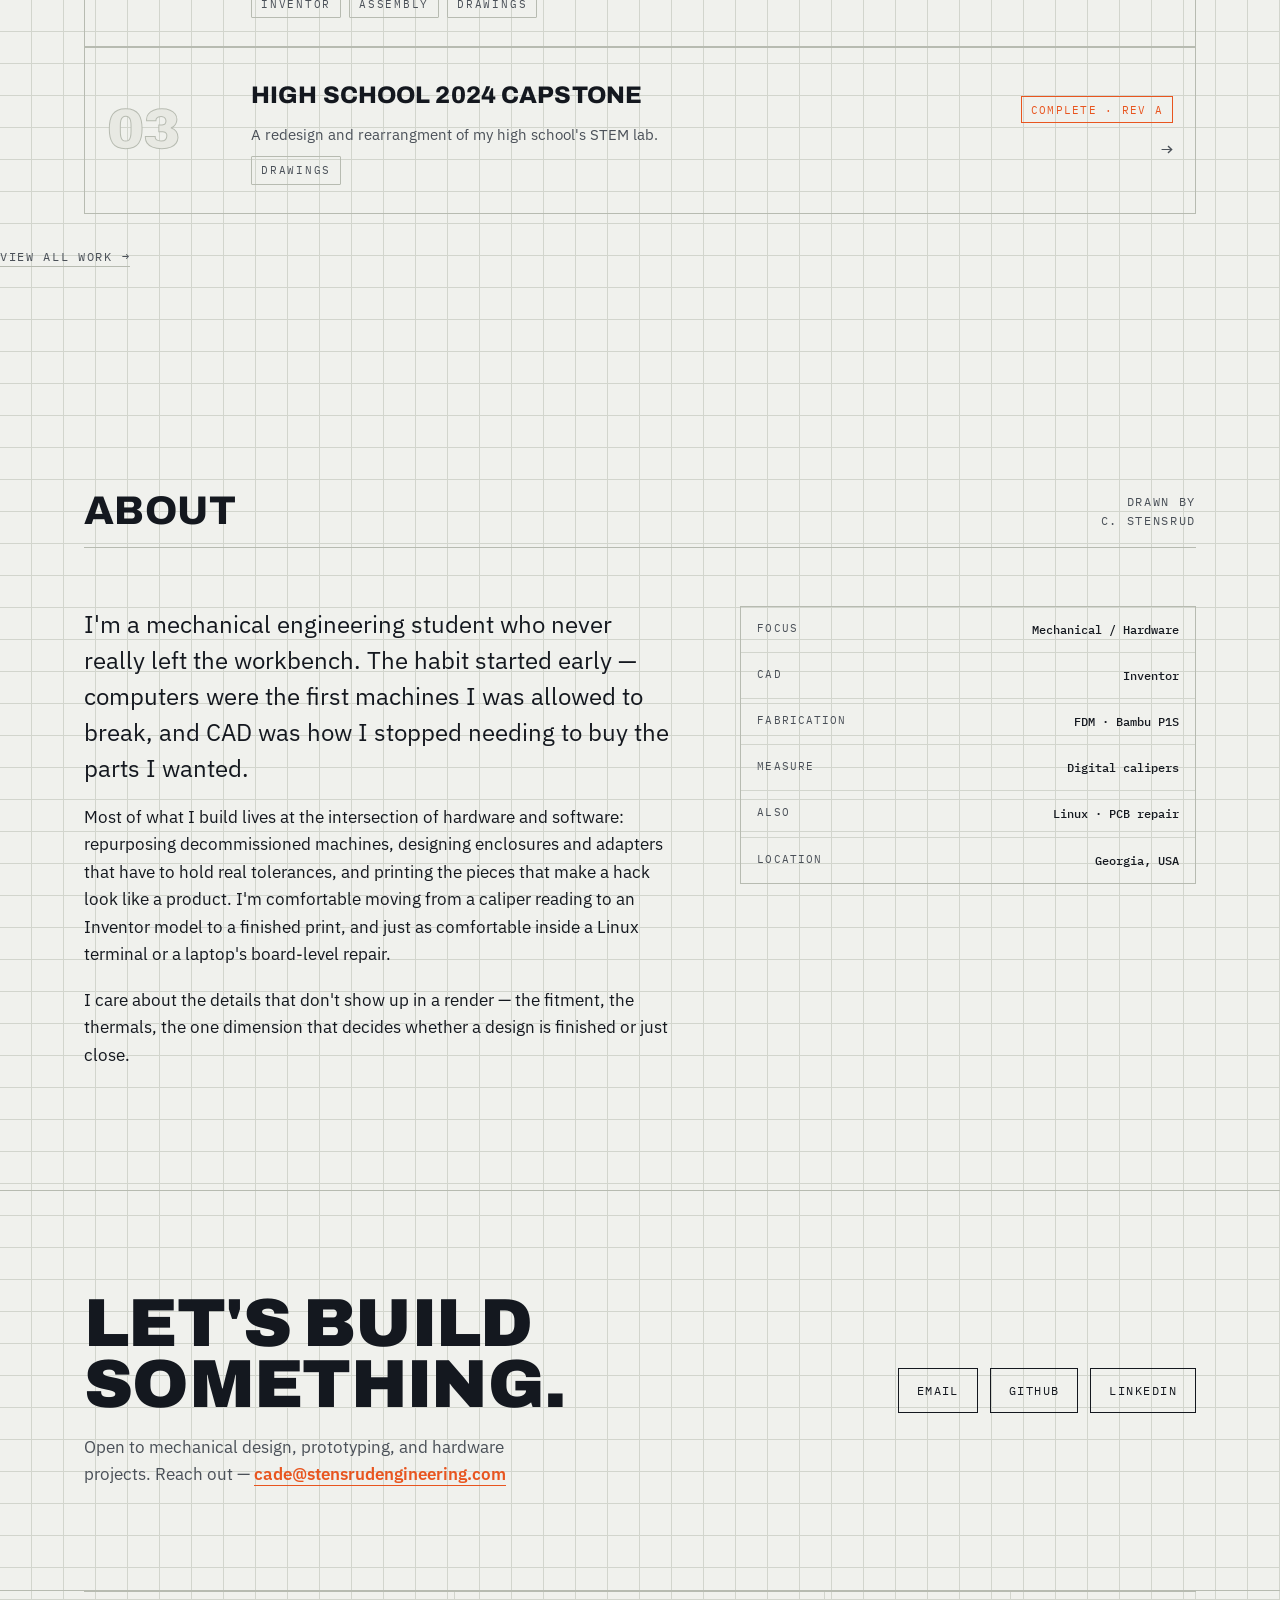
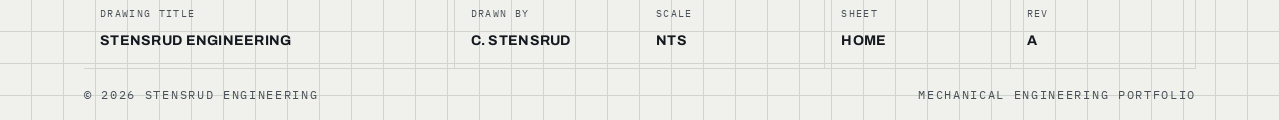
==== commit c9e6e0c2: "Add project card for High School 2024 Capstone Added a new project card for the High School 2024 Cap" ====
--- a/index.html
+++ b/index.html
@@ -109,7 +109,7 @@
         </div>
       </a>
 
-      <a class="proj-card" href="cad-portfolio.html">
+      <a class="proj-card" href="linear-drive.html">
         <div class="card-no">02</div>
         <div class="card-body">
           <h3>Linear Drive Assembly</h3>
@@ -122,6 +122,22 @@
         </div>
         <div class="card-right">
           <span class="card-status">Built · Rev A</span>
+          <span class="card-arrow">→</span>
+        </div>
+      </a>
+    </div>
+
+      <a class="proj-card" href="stem-lab-capstone-page.html">
+        <div class="card-no">03</div>
+        <div class="card-body">
+          <h3>High School 2024 Capstone</h3>
+          <p>A redesign and rearrangment of my high school's STEM lab.</p>
+          <div class="card-tags">
+            <span class="tag">Drawings</span>
+          </div>
+        </div>
+        <div class="card-right">
+          <span class="card-status">Complete · Rev A</span>
           <span class="card-arrow">→</span>
         </div>
       </a>
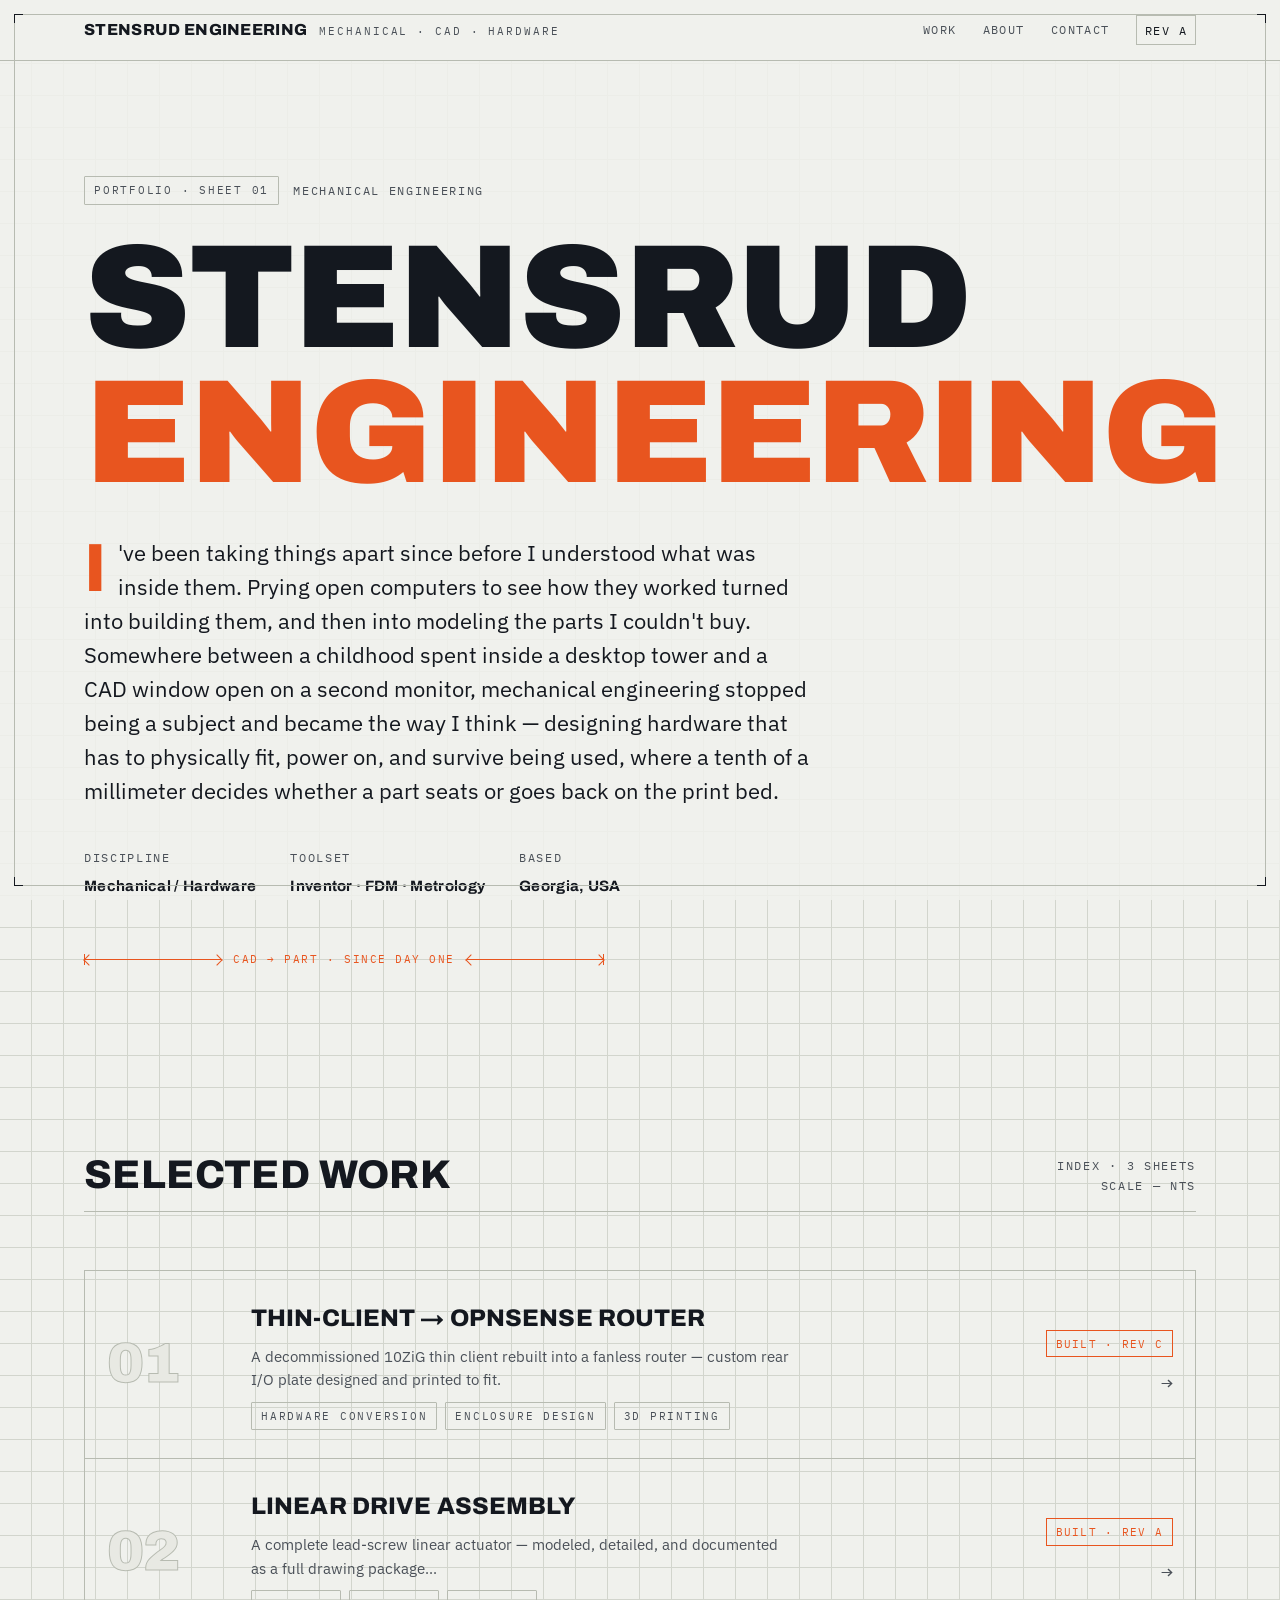
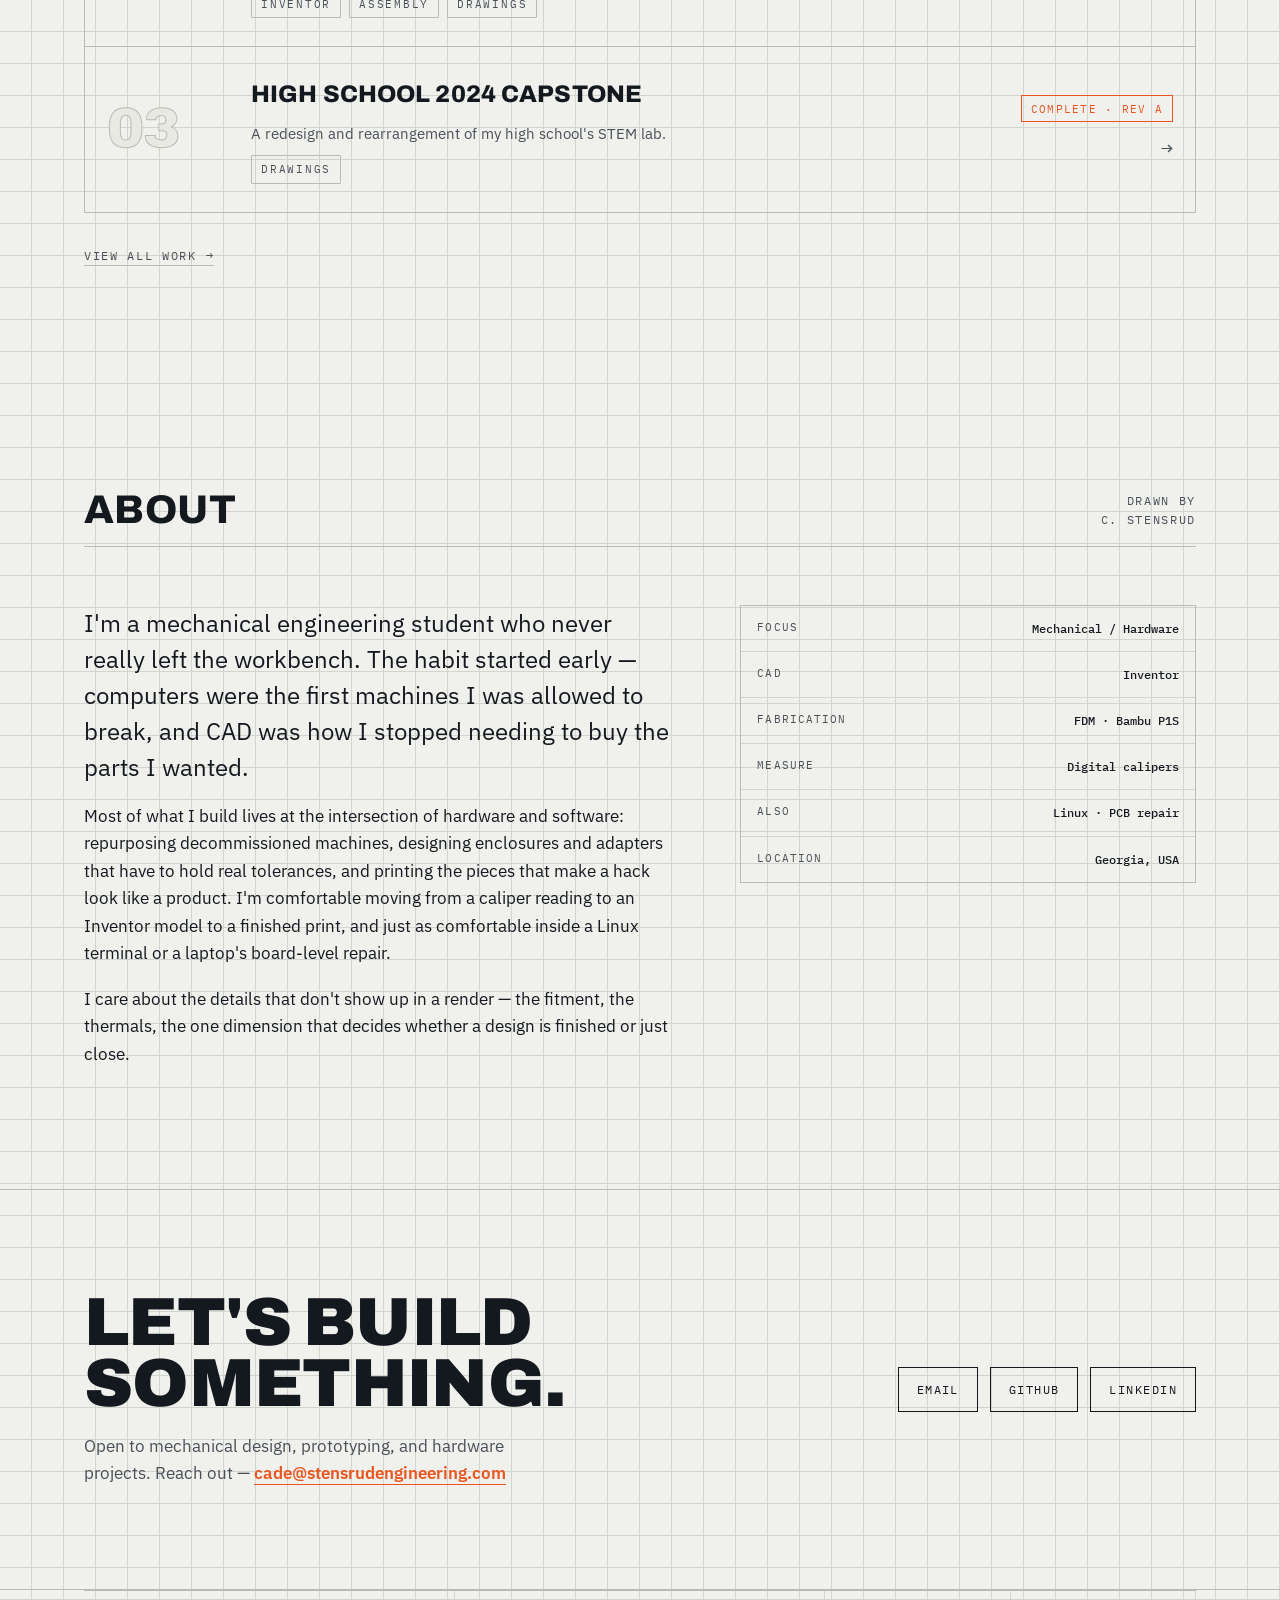
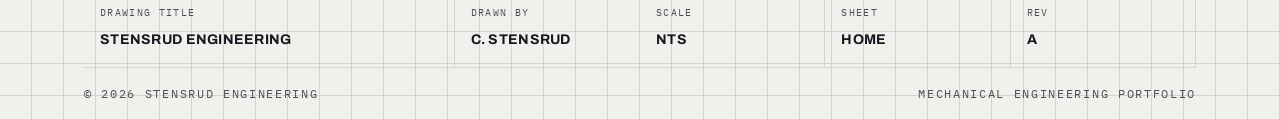
==== commit 73cc57c5: "<div> removal Removed an extra <div> at the bottom of the second proj-card and corrected spelling of" ====
--- a/index.html
+++ b/index.html
@@ -125,13 +125,12 @@
           <span class="card-arrow">→</span>
         </div>
       </a>
-    </div>
-
-      <a class="proj-card" href="stem-lab-capstone-page.html">
+
+      <a class="proj-card" href="stem-lab-capstone-page/stem-lab-capstone.html">
         <div class="card-no">03</div>
         <div class="card-body">
           <h3>High School 2024 Capstone</h3>
-          <p>A redesign and rearrangment of my high school's STEM lab.</p>
+          <p>A redesign and rearrangement of my high school's STEM lab.</p>
           <div class="card-tags">
             <span class="tag">Drawings</span>
           </div>
